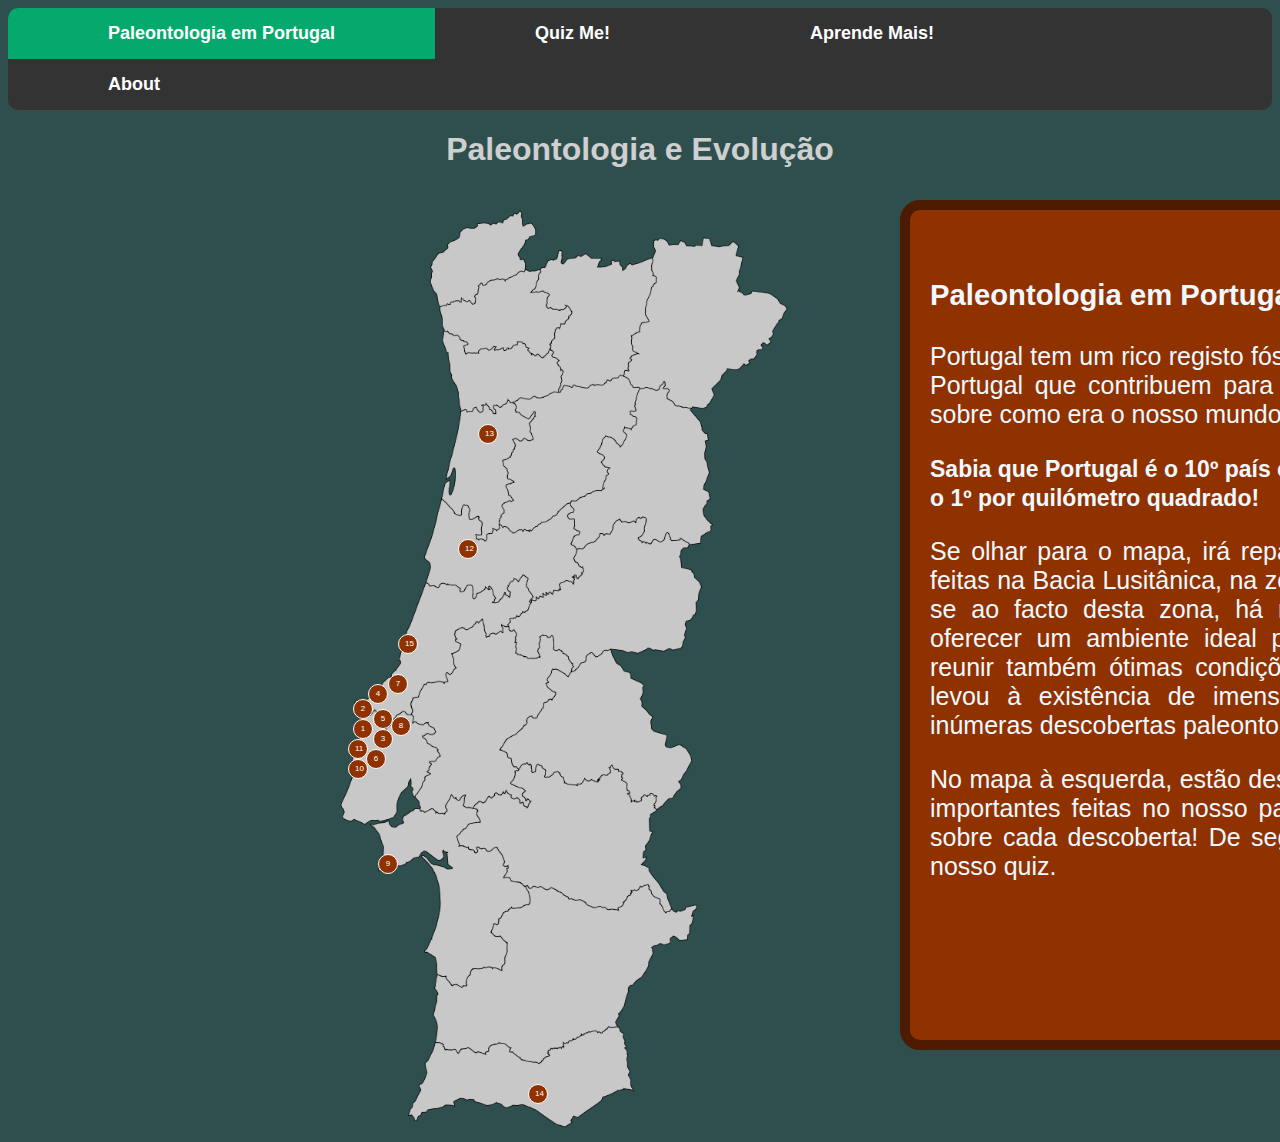
==== index.html @ e2db840c "First Commit" ====
<!DOCTYPE html>
<html>
  <head>
    <meta charset="UTF-8">
    <meta name="viewport" content="width=device-width, initial-scale=1">
    <meta name="author" content="Pedro Catarino">
    <link rel="stylesheet" href="style.css">
    <title>PE2223</title>
  </head>
  <body>
    <div class = "navbar">
      <ul class="navlinks">
        <li><a class="active" id="index" href="index.html">Paleontologia em Portugal</a></li>
        <li><a id = "quizz" href="quiz.html">Quiz Me!</a></li>
        <li><a id = "learnmore" href="learnmore.html">Aprende Mais!</a></li>
        <li><a id = "about" href="about.html">About</a></li>
      </ul>
    </div> 
    <h1>Paleontologia e Evolução</h1>
    <div class = "map">
      <img id = "portugal" src="/images/portugal.png" alt="Portugal Map" width="480" height="938">
      <button class = "dinossauro" id = "b1">1</button>
      <button class = "dinossauro" id = "b2">2</button>
      <button class = "dinossauro" id = "b3">3</button>
      <button class = "dinossauro" id = "b4">4</button>
      <button class = "dinossauro" id = "b5">5</button>
      <button class = "dinossauro" id = "b6">6</button>
      <button class = "dinossauro" id = "b7">7</button>
      <button class = "dinossauro" id = "b8">8</button>
      <button class = "dinossauro" id = "b9">9</button>
      <button class = "dinossauro" id = "b10">10</button>
      <button class = "dinossauro" id = "b11">11</button>
      <button id = "b12">12</button>
      <button id = "b13">13</button>
      <button id = "b14">14</button>
      <button id = "b15">15</button>
    </div>
  <div id="target">
    <h3>
      Paleontologia em Portugal
    </h3>
    <p>
      Portugal tem um rico registo fóssil. Ocorrem frequentes descobertas em Portugal que contribuem para o crescimento do nosso conhecimento
      sobre como era o nosso mundo há muitos milhões de anos.
    </p>
    <b>
      Sabia que Portugal é o 10º país com mais espécies de dinossauros? E é o 1º por quilómetro 
      quadrado!
    </b>
    <p>
      Se olhar para o mapa, irá reparar que muitas das descobertas foram feitas na Bacia Lusitânica, na zona central-oeste de Portugal, 
      isto deve-se ao facto desta zona, há milhões de anos atrás, para além de oferecer um ambiente ideal para a sobrevivência dos dinossauros, 
      reunir também ótimas condições geológicas para a fossilização. Isto levou à existência de imensos fósseis na costa portuguesa e a inúmeras 
      descobertas paleontológicas.
    </p>
    <p>
      No mapa à esquerda, estão destacadas algumas das descobertas mais importantes feitas no nosso país. 
      Clique nos botões para saber mais sobre cada descoberta! De seguida, pratique aquilo que aprendeu no nosso quiz.
    </p>
  </div>
  <script type ="module" src="./app.js"></script>
  </body>
</html>
---- style.css ----
body {
    background-color: darkslategrey;
    font-family: Arial, sans-serif;
  }

  ul {
    list-style-type: none;
    margin: 0;
    padding: 0;
    overflow: hidden;
    background-color: #333;
    border-radius: 10px;
    font-family:'Segoe UI', Tahoma, Geneva, Verdana, sans-serif;
    font-weight: bold;
    font-size: large;
  }

  .navlinks a {
    display: block;
    color: white;
    text-align: center;
    padding: 15px 100px;
    text-decoration: none;
  }

  .navbar {
    display: flex;
    justify-content: center;
    align-items: center;
  }

  li {
    float: left;
  }

  .active{
    background-color: #04AA6D;
  }
  
  li a:hover {
    background-color: #111;
  }
  
  h1 {
    color: rgb(207, 207, 208);
    text-align: center;
  }
  
  p{
    font-size: 25px;
    text-align: justify;
  }

  b{
    font-size: 23px;
    text-align: justify;
  }

  .map {
    display:inline-block;
    position:relative;
  }

  button {
    background-color:rgb(143, 50, 0);
    width: 20px;
    height: 20px;
    font-size: 8px;
    border-radius: 10px;
    border: 1px solid white;
    text-align: center;
    color: white;
    cursor: pointer;
  }

  .dinossauro {
    background-color:rgb(143, 50, 0);
  }

  button:hover {
    background-color: rgba(77, 28, 0);
  }

  #b1 {
    position:absolute;
    left:345px;
    top:515px;
  }

  #b2 {
    position:absolute;
    left:345px;
    top:495px;
  }

  #b3 {
    position:absolute;
    left:365px;
    top:525px;
  }

  #b4 {
    position:absolute;
    left:360px;
    top:480px;
  }

  #b5 {
    position:absolute;
    left:365px;
    top:505px;
  }

  #b6 {
    position:absolute;
    left:358px;
    top:545px;
  }

  #b7 {
    position:absolute;
    left:380px;
    top:470px;
  }

  #b8 {
    position:absolute;
    left:383px;
    top:512px;
  }

  #b9 {
    position:absolute;
    left:370px;
    top:650px;
  }

  #b10 {
    position:absolute;
    left:340px;
    top:555px;
  }

  #b11 {
    position:absolute;
    left:340px;
    top:535px;
  }

  #b12 {
    position:absolute;
    left:450px;
    top:335px;
  }

  #b13 {
    position:absolute;
    left:470px;
    top:220px;
  }

  #b14 {
    position:absolute;
    left:520px;
    top:880px;
  }

  #b15 {
    position:absolute;
    left:390px;
    top:430px;
  }

  #portugal {
    position:absolute;
    left:300px;
  }

  #target {
    background-color:rgb(143, 50, 0);
    width: 800px;
    height: 750px;
    padding: 40px 20px;
    border-style: solid;
    border-width: 10px;
    border-color: rgba(77, 28, 0);
    border-radius: 20px;
    font-size: 25px;
    font-family:'Gill Sans', 'Gill Sans MT', Calibri, 'Trebuchet MS', sans-serif;
    color:aliceblue;
    position:absolute;
    left:900px; top:200px;
  }

  figure {
    float: right;
    max-width: 100%;
    text-align: center;
    font-size: smaller;
    font-style: italic;
    text-indent: 0;
    margin: 0;
    padding: 0;
    position: absolute;
    top: 60%;
  }

  #fig1 {
    top: 50%;
    left: 37%;
  }

  #fig2-1 {
    top: 70%;
    left: 10%;
  }

  #fig2-2 {
    top: 70%;
    left: 50%;
  }

  #fig3-1 {
    left: 5%;
  }

  #fig3-2 {
    left: 55%;
  }

  #fig4{
    left: 24%;
  }

  #fig5-2{
    left: 54%;
  }

  #fig7{
    top: 50%;
    left: 20%;
  }

  #fig8, #fig13, #fig14 {
    left: 23%;
  }

  #fig9 {
    top: 57%;
    left: 13%;
  }

  #fig10 {
    left: 20%;
  }

  #fig11, #fig12 {
    top: 55%;
    left: 25%;
  }

  #fig15{
    top: 50%;
    left: 9%;
  }
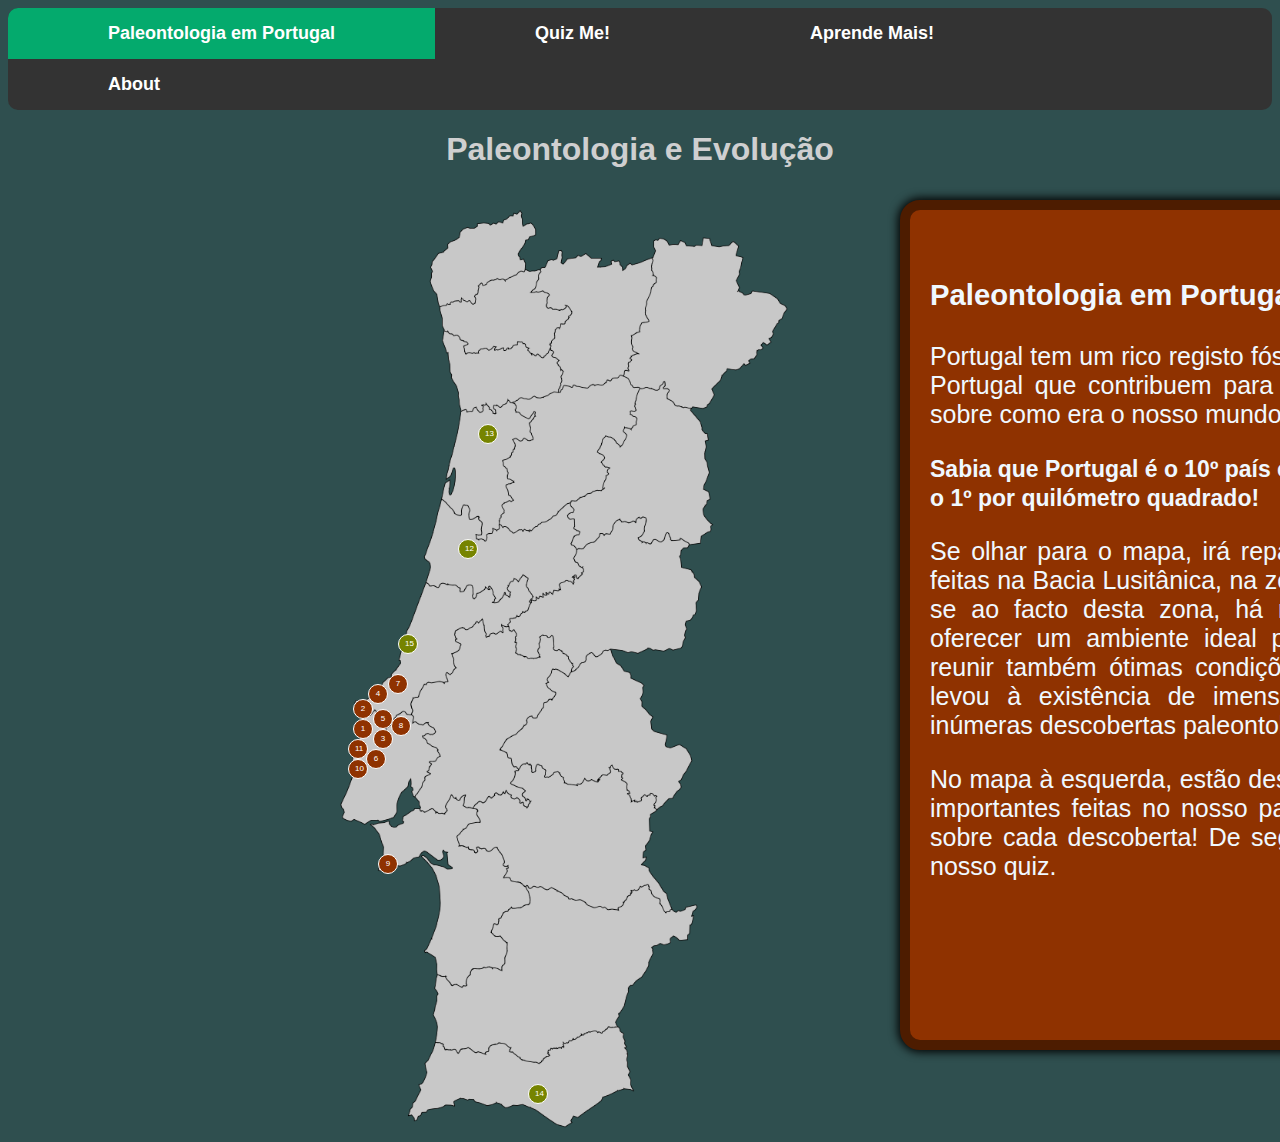
==== commit b5a8e8b9: "Second commit" ====
--- a/index.html
+++ b/index.html
@@ -30,10 +30,10 @@
       <button class = "dinossauro" id = "b9">9</button>
       <button class = "dinossauro" id = "b10">10</button>
       <button class = "dinossauro" id = "b11">11</button>
-      <button id = "b12">12</button>
-      <button id = "b13">13</button>
-      <button id = "b14">14</button>
-      <button id = "b15">15</button>
+      <button class = "outro" id = "b12">12</button>
+      <button class = "outro" id = "b13">13</button>
+      <button class = "outro" id = "b14">14</button>
+      <button class = "outro" id = "b15">15</button>
     </div>
   <div id="target">
     <h3>
@@ -58,6 +58,6 @@
       Clique nos botões para saber mais sobre cada descoberta! De seguida, pratique aquilo que aprendeu no nosso quiz.
     </p>
   </div>
-  <script type ="module" src="./app.js"></script>
+  <script src="script.js"></script>
   </body>
 </html>
--- a/style.css
+++ b/style.css
@@ -1,270 +1,354 @@
 body {
-    background-color: darkslategrey;
-    font-family: Arial, sans-serif;
-  }
-
-  ul {
-    list-style-type: none;
-    margin: 0;
-    padding: 0;
-    overflow: hidden;
-    background-color: #333;
-    border-radius: 10px;
-    font-family:'Segoe UI', Tahoma, Geneva, Verdana, sans-serif;
-    font-weight: bold;
-    font-size: large;
-  }
-
-  .navlinks a {
-    display: block;
-    color: white;
-    text-align: center;
-    padding: 15px 100px;
-    text-decoration: none;
-  }
-
-  .navbar {
-    display: flex;
-    justify-content: center;
-    align-items: center;
-  }
-
-  li {
-    float: left;
-  }
-
-  .active{
-    background-color: #04AA6D;
-  }
-  
-  li a:hover {
-    background-color: #111;
-  }
-  
-  h1 {
-    color: rgb(207, 207, 208);
-    text-align: center;
-  }
-  
-  p{
-    font-size: 25px;
-    text-align: justify;
-  }
-
-  b{
-    font-size: 23px;
-    text-align: justify;
-  }
-
-  .map {
-    display:inline-block;
-    position:relative;
-  }
-
-  button {
-    background-color:rgb(143, 50, 0);
-    width: 20px;
-    height: 20px;
-    font-size: 8px;
-    border-radius: 10px;
-    border: 1px solid white;
-    text-align: center;
-    color: white;
-    cursor: pointer;
-  }
-
-  .dinossauro {
-    background-color:rgb(143, 50, 0);
-  }
-
-  button:hover {
-    background-color: rgba(77, 28, 0);
-  }
-
-  #b1 {
-    position:absolute;
-    left:345px;
-    top:515px;
-  }
-
-  #b2 {
-    position:absolute;
-    left:345px;
-    top:495px;
-  }
-
-  #b3 {
-    position:absolute;
-    left:365px;
-    top:525px;
-  }
-
-  #b4 {
-    position:absolute;
-    left:360px;
-    top:480px;
-  }
-
-  #b5 {
-    position:absolute;
-    left:365px;
-    top:505px;
-  }
-
-  #b6 {
-    position:absolute;
-    left:358px;
-    top:545px;
-  }
-
-  #b7 {
-    position:absolute;
-    left:380px;
-    top:470px;
-  }
-
-  #b8 {
-    position:absolute;
-    left:383px;
-    top:512px;
-  }
-
-  #b9 {
-    position:absolute;
-    left:370px;
-    top:650px;
-  }
-
-  #b10 {
-    position:absolute;
-    left:340px;
-    top:555px;
-  }
-
-  #b11 {
-    position:absolute;
-    left:340px;
-    top:535px;
-  }
-
-  #b12 {
-    position:absolute;
-    left:450px;
-    top:335px;
-  }
-
-  #b13 {
-    position:absolute;
-    left:470px;
-    top:220px;
-  }
-
-  #b14 {
-    position:absolute;
-    left:520px;
-    top:880px;
-  }
-
-  #b15 {
-    position:absolute;
-    left:390px;
-    top:430px;
-  }
-
-  #portugal {
-    position:absolute;
-    left:300px;
-  }
-
-  #target {
-    background-color:rgb(143, 50, 0);
-    width: 800px;
-    height: 750px;
-    padding: 40px 20px;
-    border-style: solid;
-    border-width: 10px;
-    border-color: rgba(77, 28, 0);
-    border-radius: 20px;
-    font-size: 25px;
-    font-family:'Gill Sans', 'Gill Sans MT', Calibri, 'Trebuchet MS', sans-serif;
-    color:aliceblue;
-    position:absolute;
-    left:900px; top:200px;
-  }
-
-  figure {
-    float: right;
-    max-width: 100%;
-    text-align: center;
-    font-size: smaller;
-    font-style: italic;
-    text-indent: 0;
-    margin: 0;
-    padding: 0;
-    position: absolute;
-    top: 60%;
-  }
-
-  #fig1 {
-    top: 50%;
-    left: 37%;
-  }
-
-  #fig2-1 {
-    top: 70%;
-    left: 10%;
-  }
-
-  #fig2-2 {
-    top: 70%;
-    left: 50%;
-  }
-
-  #fig3-1 {
-    left: 5%;
-  }
-
-  #fig3-2 {
-    left: 55%;
-  }
-
-  #fig4{
-    left: 24%;
-  }
-
-  #fig5-2{
-    left: 54%;
-  }
-
-  #fig7{
-    top: 50%;
-    left: 20%;
-  }
-
-  #fig8, #fig13, #fig14 {
-    left: 23%;
-  }
-
-  #fig9 {
-    top: 57%;
-    left: 13%;
-  }
-
-  #fig10 {
-    left: 20%;
-  }
-
-  #fig11, #fig12 {
-    top: 55%;
-    left: 25%;
-  }
-
-  #fig15{
-    top: 50%;
-    left: 9%;
-  }
-
-
-
-
-  +  background-color: darkslategrey;
+  font-family: Arial, sans-serif;
+}
+
+ul {
+  list-style-type: none;
+  margin: 0;
+  padding: 0;
+  overflow: hidden;
+  background-color: #333;
+  border-radius: 10px;
+  font-family:'Segoe UI', Tahoma, Geneva, Verdana, sans-serif;
+  font-weight: bold;
+  font-size: large;
+}
+
+.navlinks a {
+  display: block;
+  color: white;
+  text-align: center;
+  padding: 15px 100px;
+  text-decoration: none;
+}
+
+.navbar {
+  display: flex;
+  justify-content: center;
+  align-items: center;
+}
+
+li {
+  float: left;
+}
+
+.active{
+  background-color: #04AA6D;
+}
+
+li a:hover {
+  background-color: #111;
+}
+
+h1 {
+  color: rgb(207, 207, 208);
+  text-align: center;
+}
+
+p{
+  font-size: 25px;
+  text-align: justify;
+}
+
+b{
+  font-size: 23px;
+  text-align: justify;
+}
+
+.map {
+  display:inline-block;
+  position:relative;
+}
+
+.dinossauro {
+  background-color:rgb(143, 50, 0);
+  width: 20px;
+  height: 20px;
+  font-size: 8px;
+  border-radius: 10px;
+  border: 1px solid white;
+  text-align: center;
+  color: white;
+  cursor: pointer;
+}
+
+.outro {
+  background-color:rgb(118, 132, 0);
+  width: 20px;
+  height: 20px;
+  font-size: 8px;
+  border-radius: 10px;
+  border: 1px solid white;
+  text-align: center;
+  color: white;
+  cursor: pointer;
+}
+
+.dinossauro:hover {
+  background-color: rgba(77, 28, 0);
+}
+
+.outro:hover {
+  background-color: rgb(0, 82, 11);
+}
+
+#b1 {
+  position:absolute;
+  left:345px;
+  top:515px;
+}
+
+#b2 {
+  position:absolute;
+  left:345px;
+  top:495px;
+}
+
+#b3 {
+  position:absolute;
+  left:365px;
+  top:525px;
+}
+
+#b4 {
+  position:absolute;
+  left:360px;
+  top:480px;
+}
+
+#b5 {
+  position:absolute;
+  left:365px;
+  top:505px;
+}
+
+#b6 {
+  position:absolute;
+  left:358px;
+  top:545px;
+}
+
+#b7 {
+  position:absolute;
+  left:380px;
+  top:470px;
+}
+
+#b8 {
+  position:absolute;
+  left:383px;
+  top:512px;
+}
+
+#b9 {
+  position:absolute;
+  left:370px;
+  top:650px;
+}
+
+#b10 {
+  position:absolute;
+  left:340px;
+  top:555px;
+}
+
+#b11 {
+  position:absolute;
+  left:340px;
+  top:535px;
+}
+
+#b12 {
+  position:absolute;
+  left:450px;
+  top:335px;
+}
+
+#b13 {
+  position:absolute;
+  left:470px;
+  top:220px;
+}
+
+#b14 {
+  position:absolute;
+  left:520px;
+  top:880px;
+}
+
+#b15 {
+  position:absolute;
+  left:390px;
+  top:430px;
+}
+
+#portugal {
+  position:absolute;
+  left:300px;
+}
+
+#target {
+  background-color:rgb(143, 50, 0);
+  width: 800px;
+  height: 750px;
+  padding: 40px 20px;
+  border-style: solid;
+  border-width: 10px;
+  border-color: rgba(77, 28, 0);
+  border-radius: 20px;
+  box-shadow: 0 0 10px 2px black;
+  font-size: 25px;
+  font-family:'Gill Sans', 'Gill Sans MT', Calibri, 'Trebuchet MS', sans-serif;
+  color:aliceblue;
+  position:absolute;
+  left:900px; top:200px;
+}
+
+#initial-text {
+  text-align: center;
+  color: aliceblue;
+}
+
+figure {
+  float: right;
+  max-width: 100%;
+  text-align: center;
+  font-size: smaller;
+  font-style: italic;
+  text-indent: 0;
+  margin: 0;
+  padding: 0;
+  position: absolute;
+  top: 60%;
+}
+
+#fig1 {
+  top: 50%;
+  left: 37%;
+}
+
+#fig2-1 {
+  top: 70%;
+  left: 10%;
+}
+
+#fig2-2 {
+  top: 70%;
+  left: 50%;
+}
+
+#fig3-1 {
+  left: 5%;
+}
+
+#fig3-2 {
+  left: 55%;
+}
+
+#fig4{
+  left: 24%;
+}
+
+#fig5-2{
+  left: 54%;
+}
+
+#fig7{
+  top: 50%;
+  left: 20%;
+}
+
+#fig8, #fig13, #fig14 {
+  left: 23%;
+}
+
+#fig9 {
+  top: 57%;
+  left: 13%;
+}
+
+#fig10 {
+  left: 20%;
+}
+
+#fig11, #fig12 {
+  top: 55%;
+  left: 25%;
+}
+
+#fig15{
+  top: 50%;
+  left: 9%;
+}
+
+/* QUIZ */
+
+.quiz-body {
+  padding: 0;
+  margin: 0;
+  display: flex;
+  width: 100%;
+  height: 100%;
+  justify-content: center;
+  align-items: center;
+}
+
+.container {
+  width: 800px;
+  max-width: 80%;
+  background-color: white;
+  border-radius: 10px;
+  padding: 20px;
+  box-shadow: 0 0 10px 2px;
+}
+
+.btnGrid {
+  display: grid;
+  gap: 10px;
+  margin: 20px 0px;
+}
+
+.btn {
+  border: 1px solid black;
+  background-color: solid white;
+  border-radius: 5px;
+  padding: 5px 0px;
+  font-family: Verdana, Geneva, Tahoma, sans-serif;
+  font-size: larger;
+}
+
+.btn:hover {
+  background-color: lightgray;
+}
+
+.btn.correct {
+  background-color:forestgreen;
+}
+
+.btn.wrong {
+  background-color:indianred;
+}
+
+.startbtn, .nextbtn {
+  font-size: 1.5rem;
+  font-weight: bold;
+  padding: 10px 20px;
+}
+
+.controls{
+  display: flex;
+  justify-content: center;
+  align-items: center;
+}
+
+#question{
+  text-align: center;
+  font-family:Verdana, Geneva, Tahoma, sans-serif;
+  font-weight: bolder;
+  font-size: large;
+}
+
+.hide {
+  display: none;
+}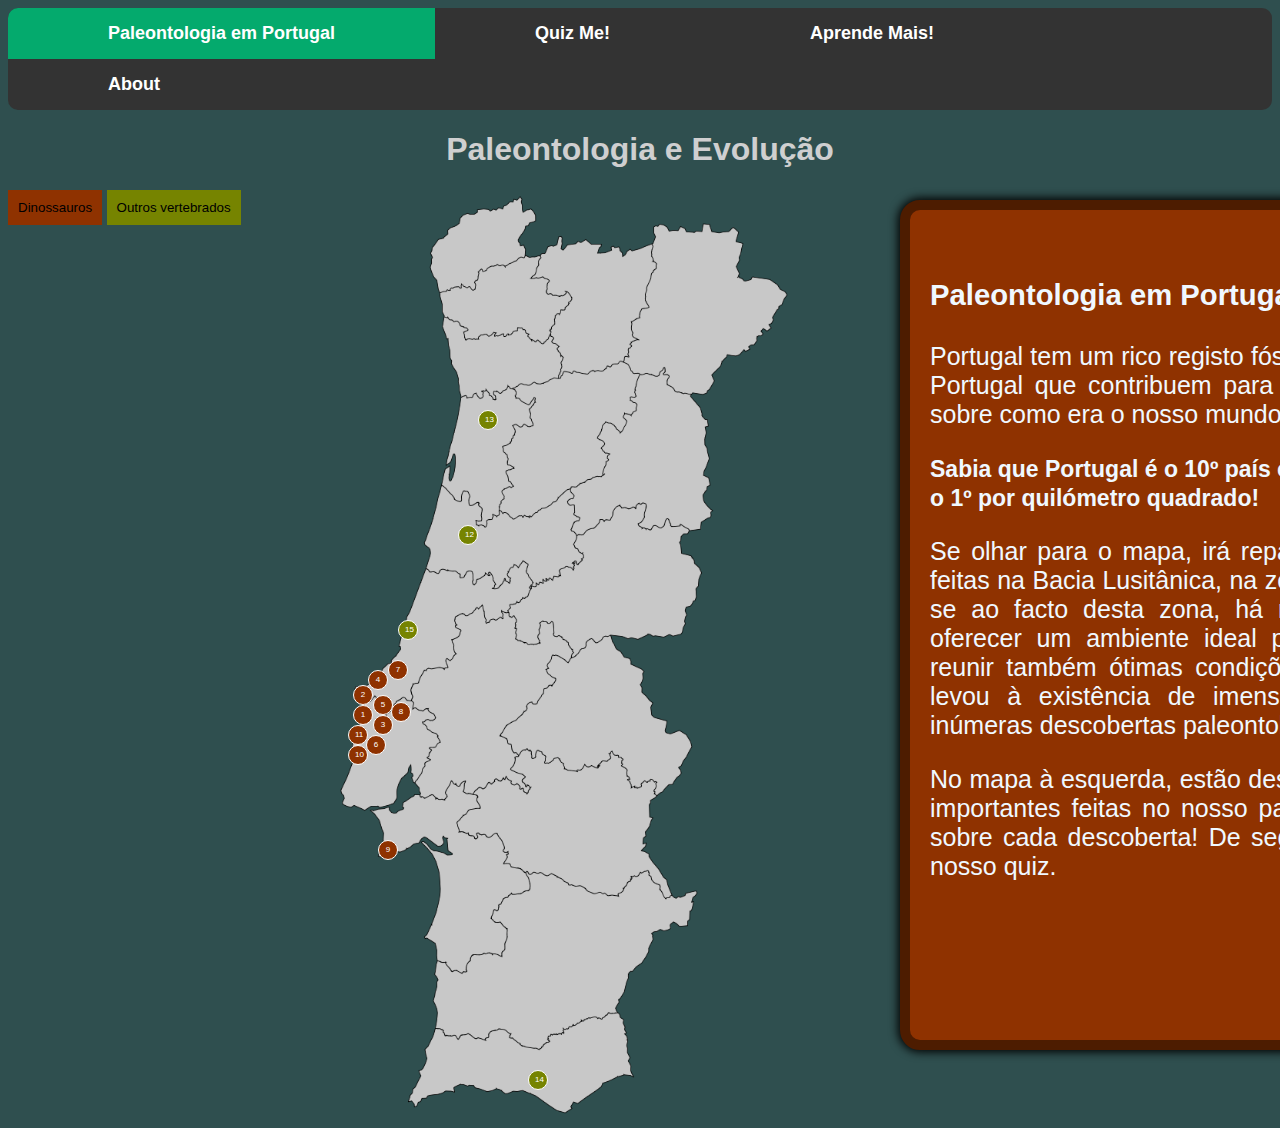
==== commit 6fa7ef5f: "Third commit" ====
--- a/index.html
+++ b/index.html
@@ -5,6 +5,10 @@
     <meta name="viewport" content="width=device-width, initial-scale=1">
     <meta name="author" content="Pedro Catarino">
     <link rel="stylesheet" href="style.css">
+    <link rel="apple-touch-icon" sizes="180x180" href="/images/apple-touch-icon.png">
+    <link rel="icon" type="image/png" sizes="32x32" href="/images/favicon-32x32.png">
+    <link rel="icon" type="image/png" sizes="16x16" href="/images/favicon-16x16.png">
+    <link rel="manifest" href="/images/site.webmanifest">
     <title>PE2223</title>
   </head>
   <body>
@@ -19,21 +23,23 @@
     <h1>Paleontologia e Evolução</h1>
     <div class = "map">
       <img id = "portugal" src="/images/portugal.png" alt="Portugal Map" width="480" height="938">
-      <button class = "dinossauro" id = "b1">1</button>
-      <button class = "dinossauro" id = "b2">2</button>
-      <button class = "dinossauro" id = "b3">3</button>
-      <button class = "dinossauro" id = "b4">4</button>
-      <button class = "dinossauro" id = "b5">5</button>
-      <button class = "dinossauro" id = "b6">6</button>
-      <button class = "dinossauro" id = "b7">7</button>
-      <button class = "dinossauro" id = "b8">8</button>
-      <button class = "dinossauro" id = "b9">9</button>
-      <button class = "dinossauro" id = "b10">10</button>
-      <button class = "dinossauro" id = "b11">11</button>
-      <button class = "outro" id = "b12">12</button>
-      <button class = "outro" id = "b13">13</button>
-      <button class = "outro" id = "b14">14</button>
-      <button class = "outro" id = "b15">15</button>
+      <button class = "dinossauro legenda">Dinossauros</button>
+      <button class = "outro legenda">Outros vertebrados</button>
+      <button class = "dinossauro botao" id = "b1">1</button>
+      <button class = "dinossauro botao" id = "b2">2</button>
+      <button class = "dinossauro botao" id = "b3">3</button>
+      <button class = "dinossauro botao" id = "b4">4</button>
+      <button class = "dinossauro botao" id = "b5">5</button>
+      <button class = "dinossauro botao" id = "b6">6</button>
+      <button class = "dinossauro botao" id = "b7">7</button>
+      <button class = "dinossauro botao" id = "b8">8</button>
+      <button class = "dinossauro botao" id = "b9">9</button>
+      <button class = "dinossauro botao" id = "b10">10</button>
+      <button class = "dinossauro botao" id = "b11">11</button>
+      <button class = "outro botao" id = "b12">12</button>
+      <button class = "outro botao" id = "b13">13</button>
+      <button class = "outro botao" id = "b14">14</button>
+      <button class = "outro botao" id = "b15">15</button>
     </div>
   <div id="target">
     <h3>
--- a/style.css
+++ b/style.css
@@ -61,8 +61,7 @@
   position:relative;
 }
 
-.dinossauro {
-  background-color:rgb(143, 50, 0);
+.botao {
   width: 20px;
   height: 20px;
   font-size: 8px;
@@ -73,16 +72,18 @@
   cursor: pointer;
 }
 
+.legenda {
+  padding: 10px;
+  border: 0;
+  cursor: none;
+}
+
+.dinossauro {
+  background-color:rgb(143, 50, 0);
+}
+
 .outro {
   background-color:rgb(118, 132, 0);
-  width: 20px;
-  height: 20px;
-  font-size: 8px;
-  border-radius: 10px;
-  border: 1px solid white;
-  text-align: center;
-  color: white;
-  cursor: pointer;
 }
 
 .dinossauro:hover {
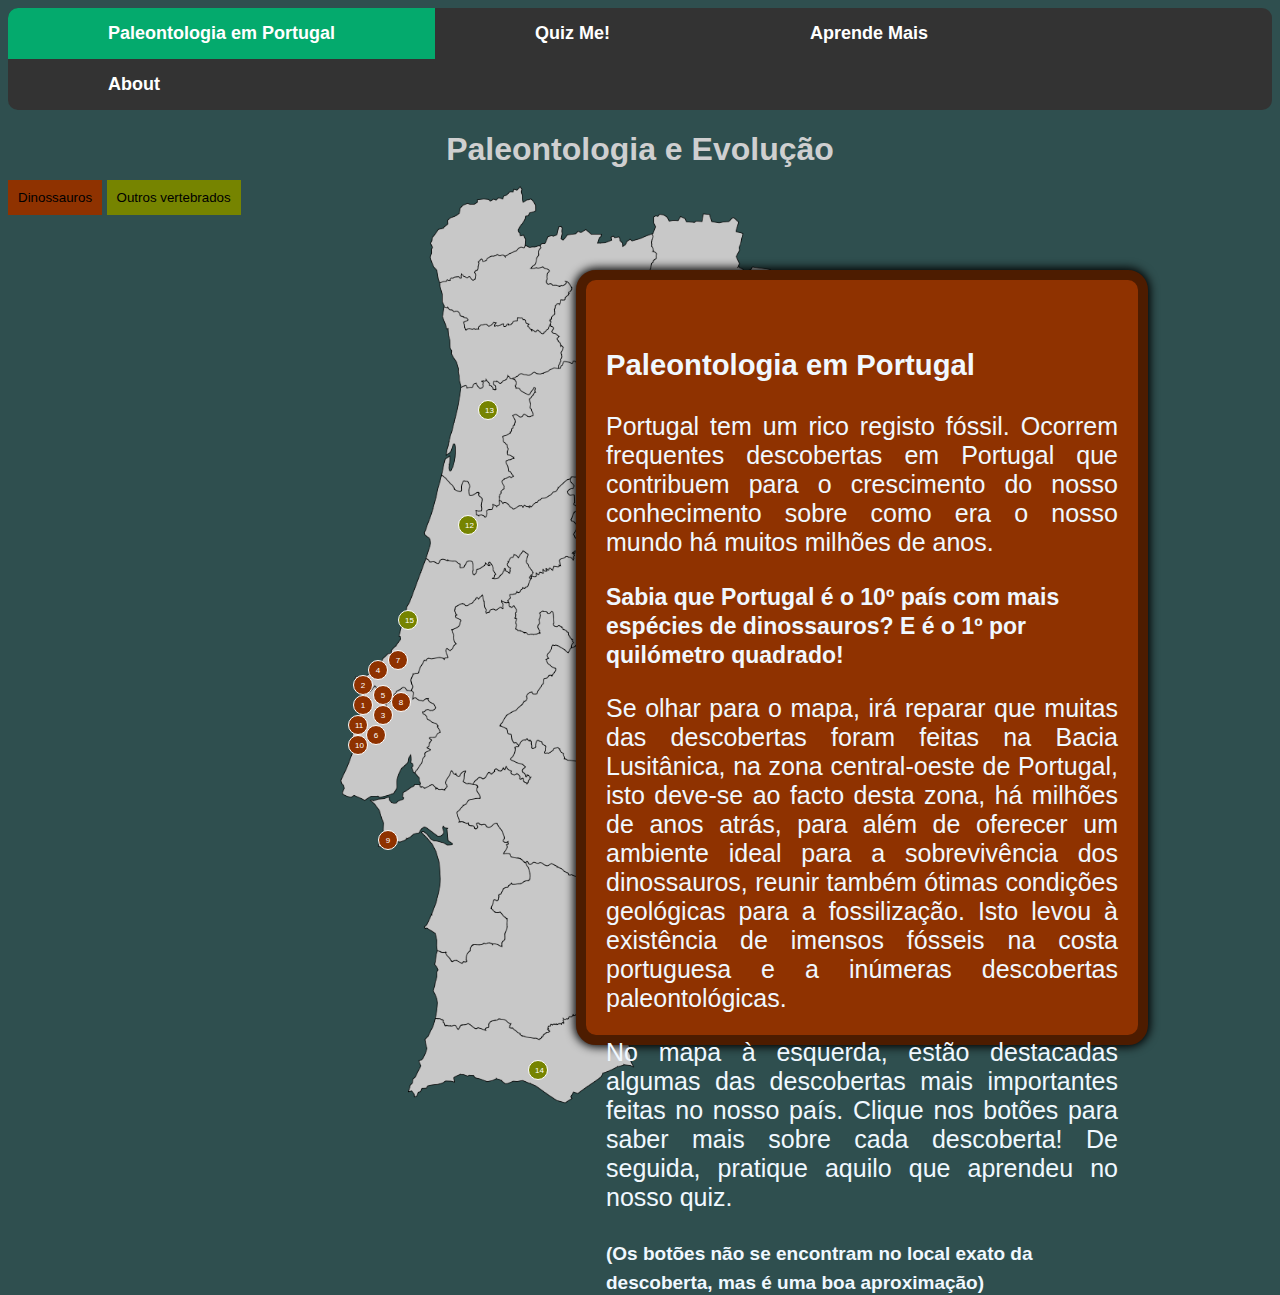
==== commit d543d570: "Fourth commit" ====
--- a/index.html
+++ b/index.html
@@ -14,10 +14,10 @@
   <body>
     <div class = "navbar">
       <ul class="navlinks">
-        <li><a class="active" id="index" href="index.html">Paleontologia em Portugal</a></li>
-        <li><a id = "quizz" href="quiz.html">Quiz Me!</a></li>
-        <li><a id = "learnmore" href="learnmore.html">Aprende Mais!</a></li>
-        <li><a id = "about" href="about.html">About</a></li>
+        <li class = "nav-item"><a class="active" href="index.html">Paleontologia em Portugal</a></li>
+        <li class = "nav-item"><a href="quiz.html">Quiz Me!</a></li>
+        <li class = "nav-item"><a href="learnmore.html">Aprende Mais</a></li>
+        <li class = "nav-item"><a href="about.html">About</a></li>
       </ul>
     </div> 
     <h1>Paleontologia e Evolução</h1>
@@ -63,6 +63,9 @@
       No mapa à esquerda, estão destacadas algumas das descobertas mais importantes feitas no nosso país. 
       Clique nos botões para saber mais sobre cada descoberta! De seguida, pratique aquilo que aprendeu no nosso quiz.
     </p>
+    <b class = "disclaimer">
+      (Os botões não se encontram no local exato da descoberta, mas é uma boa aproximação)
+    </b>
   </div>
   <script src="script.js"></script>
   </body>
--- a/style.css
+++ b/style.css
@@ -1,6 +1,11 @@
 body {
   background-color: darkslategrey;
   font-family: Arial, sans-serif;
+}
+
+img {
+  border: 2px solid black;
+  box-shadow: 0 0 10px 2px black;
 }
 
 ul {
@@ -29,7 +34,7 @@
   align-items: center;
 }
 
-li {
+.nav-item {
   float: left;
 }
 
@@ -58,7 +63,8 @@
 
 .map {
   display:inline-block;
-  position:relative;
+  position:absolute;
+  top: 20%;
 }
 
 .botao {
@@ -185,14 +191,16 @@
 }
 
 #portugal {
+  border: none;
+  box-shadow: none;
   position:absolute;
   left:300px;
 }
 
 #target {
   background-color:rgb(143, 50, 0);
-  width: 800px;
-  height: 750px;
+  width: 40%;
+  height: 75%;
   padding: 40px 20px;
   border-style: solid;
   border-width: 10px;
@@ -203,12 +211,16 @@
   font-family:'Gill Sans', 'Gill Sans MT', Calibri, 'Trebuchet MS', sans-serif;
   color:aliceblue;
   position:absolute;
-  left:900px; top:200px;
+  left:45%; top:30%;
 }
 
 #initial-text {
   text-align: center;
   color: aliceblue;
+}
+
+.disclaimer {
+  font-size: 19px;
 }
 
 figure {
@@ -253,6 +265,11 @@
 
 #fig5-2{
   left: 54%;
+}
+
+#fig6{
+  top: 65%;
+  left: 12%;
 }
 
 #fig7{
@@ -352,4 +369,18 @@
 
 .hide {
   display: none;
+}
+
+.sources {
+  line-height: 30px;
+  font-size: larger;
+  border: 5px solid #04AA6D;
+  padding: 30px;
+  text-align: center;
+  background-color:rgb(207, 207, 208);
+}
+
+.source:hover {
+  background-color:rgb(207, 207, 208);
+  color: darkblue;
 }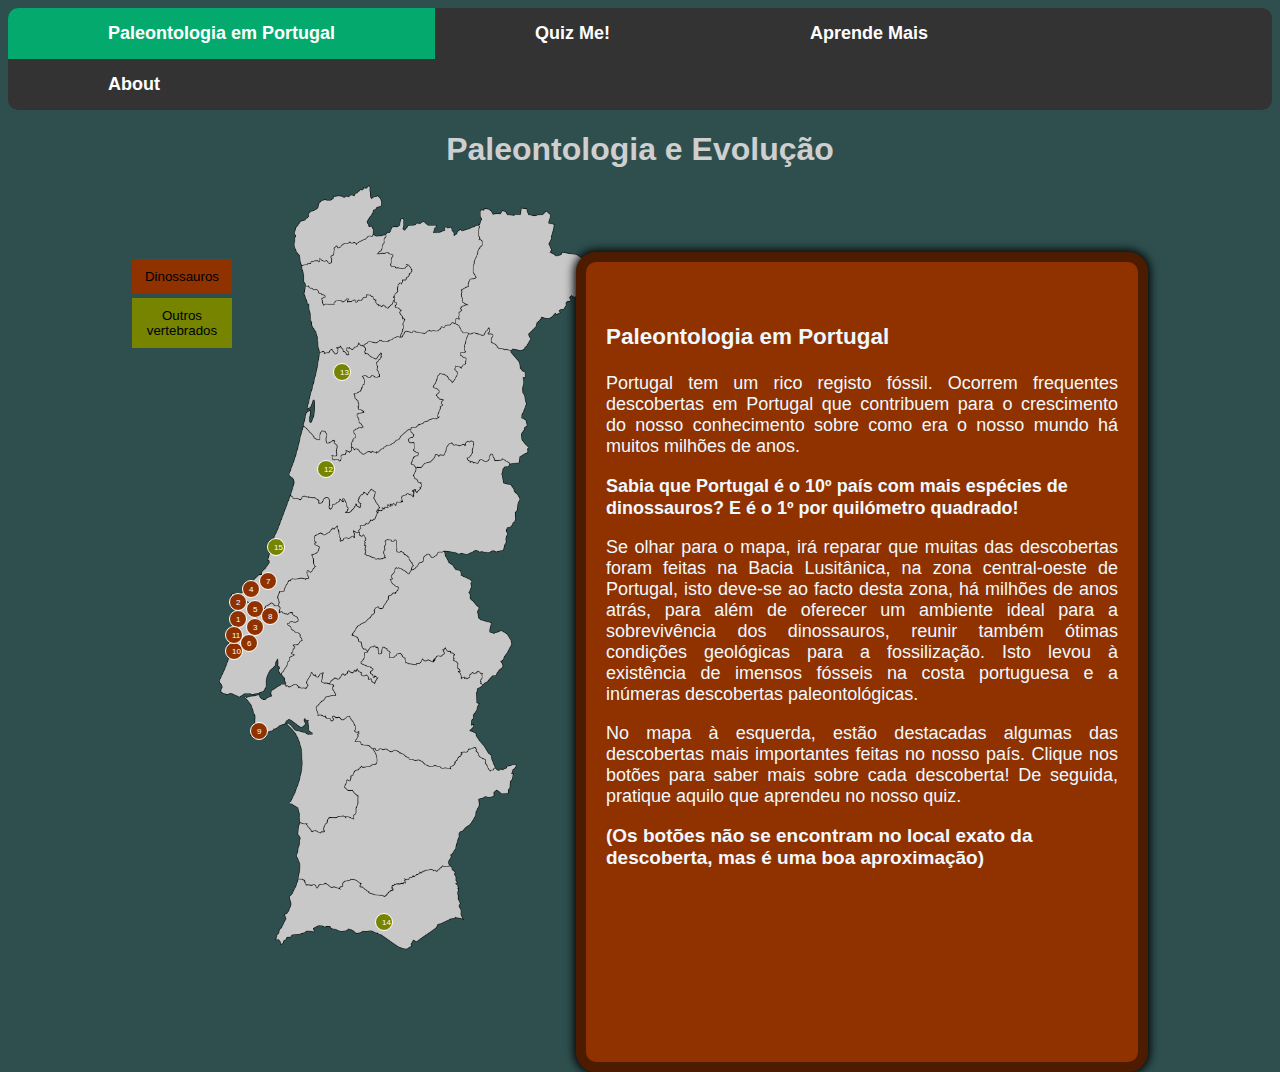
==== commit 80958578: "Fifth commit - Big updates" ====
--- a/index.html
+++ b/index.html
@@ -5,10 +5,10 @@
     <meta name="viewport" content="width=device-width, initial-scale=1">
     <meta name="author" content="Pedro Catarino">
     <link rel="stylesheet" href="style.css">
-    <link rel="apple-touch-icon" sizes="180x180" href="/images/apple-touch-icon.png">
-    <link rel="icon" type="image/png" sizes="32x32" href="/images/favicon-32x32.png">
-    <link rel="icon" type="image/png" sizes="16x16" href="/images/favicon-16x16.png">
-    <link rel="manifest" href="/images/site.webmanifest">
+    <link rel="apple-touch-icon" sizes="180x180" href="images/apple-touch-icon.png">
+    <link rel="icon" type="image/png" sizes="32x32" href="images/favicon-32x32.png">
+    <link rel="icon" type="image/png" sizes="16x16" href="images/favicon-16x16.png">
+    <link rel="manifest" href="images/site.webmanifest">
     <title>PE2223</title>
   </head>
   <body>
@@ -22,9 +22,9 @@
     </div> 
     <h1>Paleontologia e Evolução</h1>
     <div class = "map">
-      <img id = "portugal" src="/images/portugal.png" alt="Portugal Map" width="480" height="938">
-      <button class = "dinossauro legenda">Dinossauros</button>
-      <button class = "outro legenda">Outros vertebrados</button>
+      <img id = "portugal" src="images/portugal.png" alt="Portugal Map" width="400" height="782">
+      <button class = "dinossauro legenda" id = "len1">Dinossauros</button>
+      <button class = "outro legenda" id = "len2">Outros vertebrados</button>
       <button class = "dinossauro botao" id = "b1">1</button>
       <button class = "dinossauro botao" id = "b2">2</button>
       <button class = "dinossauro botao" id = "b3">3</button>
--- a/style.css
+++ b/style.css
@@ -52,24 +52,25 @@
 }
 
 p{
-  font-size: 25px;
+  font-size: large;
   text-align: justify;
 }
 
 b{
-  font-size: 23px;
+  font-size: large;
   text-align: justify;
 }
 
 .map {
   display:inline-block;
   position:absolute;
+  left: 15%;
   top: 20%;
 }
 
 .botao {
-  width: 20px;
-  height: 20px;
+  width: 18px;
+  height: 18px;
   font-size: 8px;
   border-radius: 10px;
   border: 1px solid white;
@@ -78,12 +79,25 @@
   cursor: pointer;
 }
 
-.legenda {
+.legenda  {
   padding: 10px;
+  width: 100px;
   border: 0;
   cursor: none;
 }
 
+#len1 {
+  position: absolute;
+  left: -15%; 
+  top: 10%;
+}
+
+#len2 {
+  position: absolute;
+  left: -15%;
+  top: 15%;
+}
+
 .dinossauro {
   background-color:rgb(143, 50, 0);
 }
@@ -102,116 +116,114 @@
 
 #b1 {
   position:absolute;
-  left:345px;
-  top:515px;
+  left:37px;
+  top:430px;
 }
 
 #b2 {
   position:absolute;
-  left:345px;
-  top:495px;
+  left:37px;
+  top:413px;
 }
 
 #b3 {
   position:absolute;
-  left:365px;
-  top:525px;
+  left:54px;
+  top:438px;
 }
 
 #b4 {
   position:absolute;
-  left:360px;
-  top:480px;
+  left:50px;
+  top:400px;
 }
 
 #b5 {
   position:absolute;
-  left:365px;
-  top:505px;
+  left:54px;
+  top:420px;
 }
 
 #b6 {
   position:absolute;
-  left:358px;
-  top:545px;
+  left:48px;
+  top:454px;
 }
 
 #b7 {
   position:absolute;
-  left:380px;
-  top:470px;
+  left:67px;
+  top:392px;
 }
 
 #b8 {
   position:absolute;
-  left:383px;
-  top:512px;
+  left:69px;
+  top:427px;
 }
 
 #b9 {
   position:absolute;
-  left:370px;
-  top:650px;
+  left:58px;
+  top:542px;
 }
 
 #b10 {
   position:absolute;
-  left:340px;
-  top:555px;
+  left:33px;
+  top:462px;
 }
 
 #b11 {
   position:absolute;
-  left:340px;
-  top:535px;
+  left:33px;
+  top:446px;
 }
 
 #b12 {
   position:absolute;
-  left:450px;
-  top:335px;
+  left:125px;
+  top:280px;
 }
 
 #b13 {
   position:absolute;
-  left:470px;
-  top:220px;
+  left:141px;
+  top:183px;
 }
 
 #b14 {
   position:absolute;
-  left:520px;
-  top:880px;
+  left:183px;
+  top:733px;
 }
 
 #b15 {
   position:absolute;
-  left:390px;
-  top:430px;
+  left:75px;
+  top:358px;
 }
 
 #portugal {
   border: none;
   box-shadow: none;
-  position:absolute;
-  left:300px;
 }
 
 #target {
   background-color:rgb(143, 50, 0);
   width: 40%;
-  height: 75%;
+  height: 80%;
   padding: 40px 20px;
   border-style: solid;
   border-width: 10px;
   border-color: rgba(77, 28, 0);
   border-radius: 20px;
   box-shadow: 0 0 10px 2px black;
-  font-size: 25px;
+  font-size: larger;
   font-family:'Gill Sans', 'Gill Sans MT', Calibri, 'Trebuchet MS', sans-serif;
   color:aliceblue;
   position:absolute;
-  left:45%; top:30%;
+  left:45%; top:28%;
 }
 
 #initial-text {
@@ -227,7 +239,7 @@
   float: right;
   max-width: 100%;
   text-align: center;
-  font-size: smaller;
+  font-size: medium;
   font-style: italic;
   text-indent: 0;
   margin: 0;
@@ -252,29 +264,32 @@
 }
 
 #fig3-1 {
+  left: 4%;
+}
+
+#fig3-2 {
+  left: 53%;
+}
+
+#fig4{
+  top: 55%;
+  left: 24%;
+}
+#fig5-1{
+  left: 2%;
+}
+
+#fig5-2{
+  left: 51%;
+}
+
+#fig6{
   left: 5%;
-}
-
-#fig3-2 {
-  left: 55%;
-}
-
-#fig4{
-  left: 24%;
-}
-
-#fig5-2{
-  left: 54%;
-}
-
-#fig6{
-  top: 65%;
-  left: 12%;
 }
 
 #fig7{
   top: 50%;
-  left: 20%;
+  left: 18%;
 }
 
 #fig8, #fig13, #fig14 {
@@ -282,12 +297,13 @@
 }
 
 #fig9 {
-  top: 57%;
-  left: 13%;
+  top: 56%;
+  left: 14%;
 }
 
 #fig10 {
-  left: 20%;
+  top: 55%;
+  left: 22%;
 }
 
 #fig11, #fig12 {
@@ -295,9 +311,13 @@
   left: 25%;
 }
 
+#fig13 {
+  top: 50%;
+}
+
 #fig15{
-  top: 50%;
-  left: 9%;
+  top: 48%;
+  left: 6%;
 }
 
 /* QUIZ */
